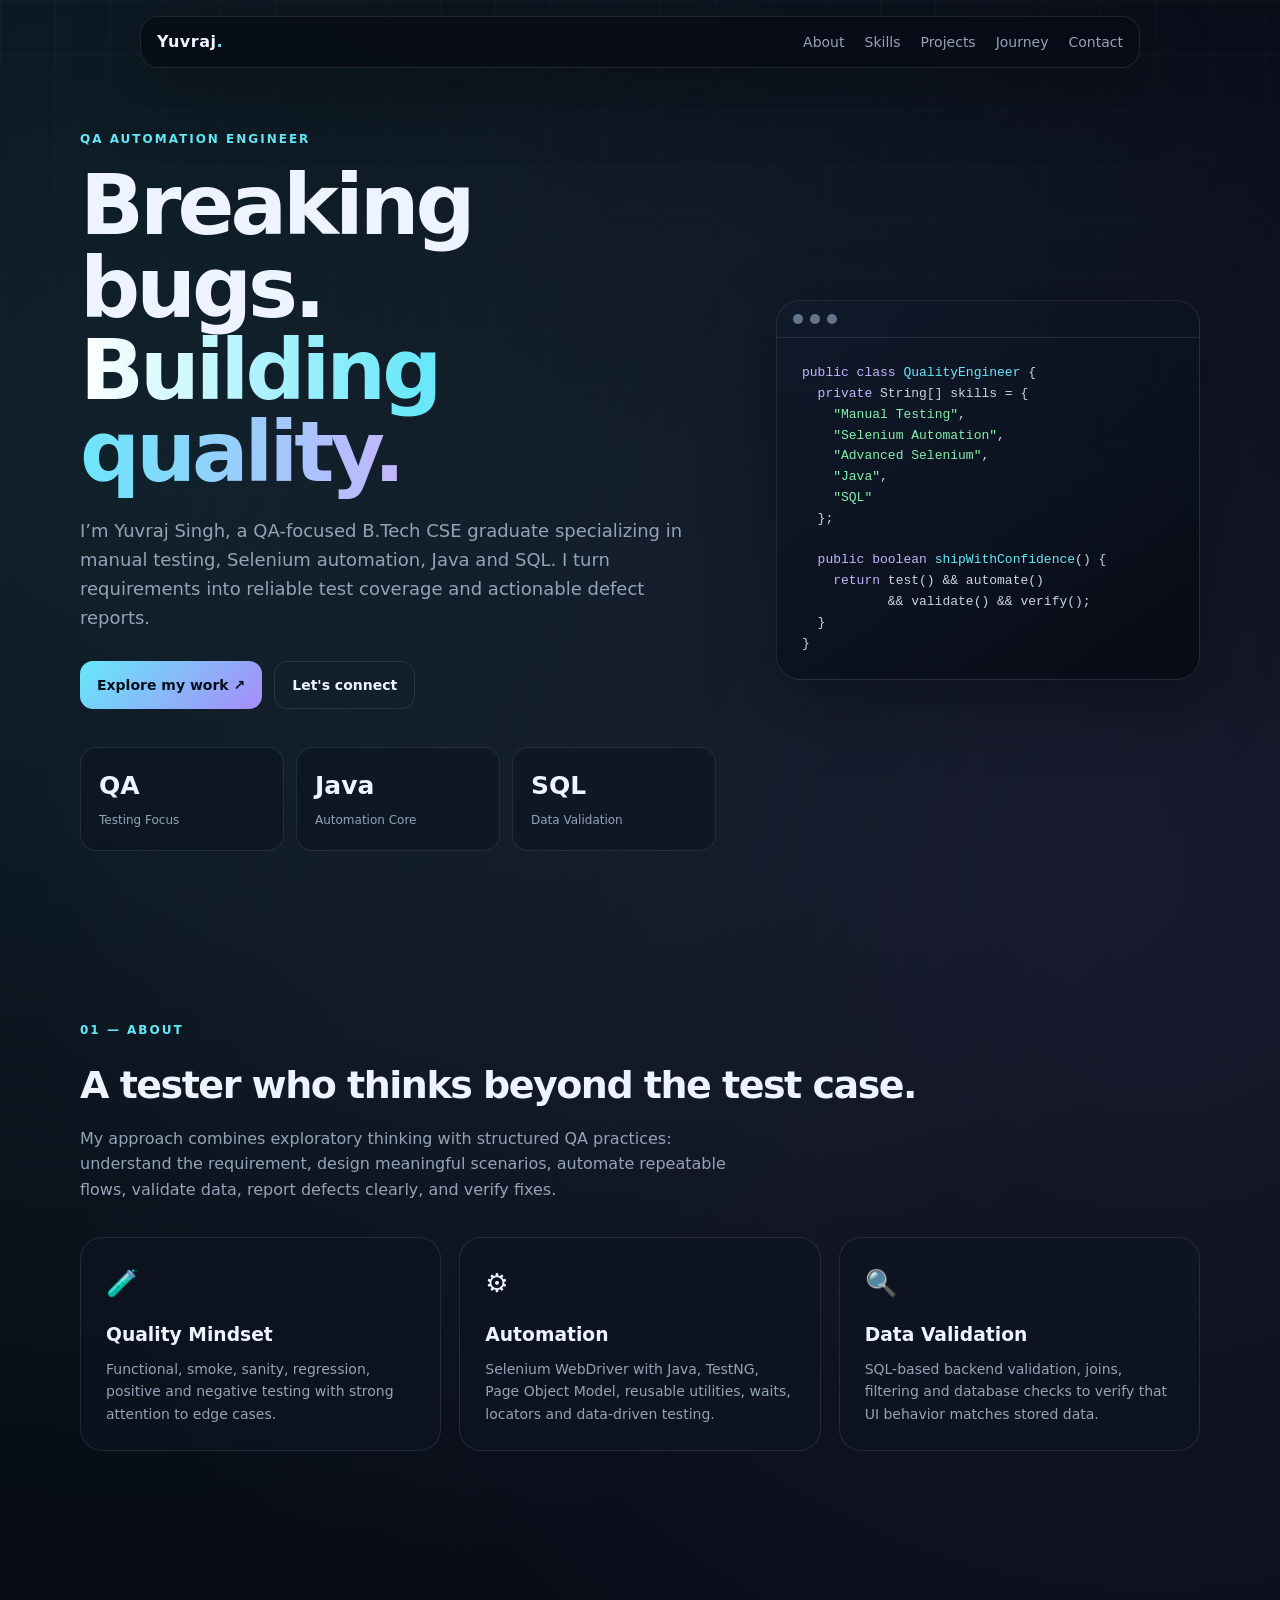
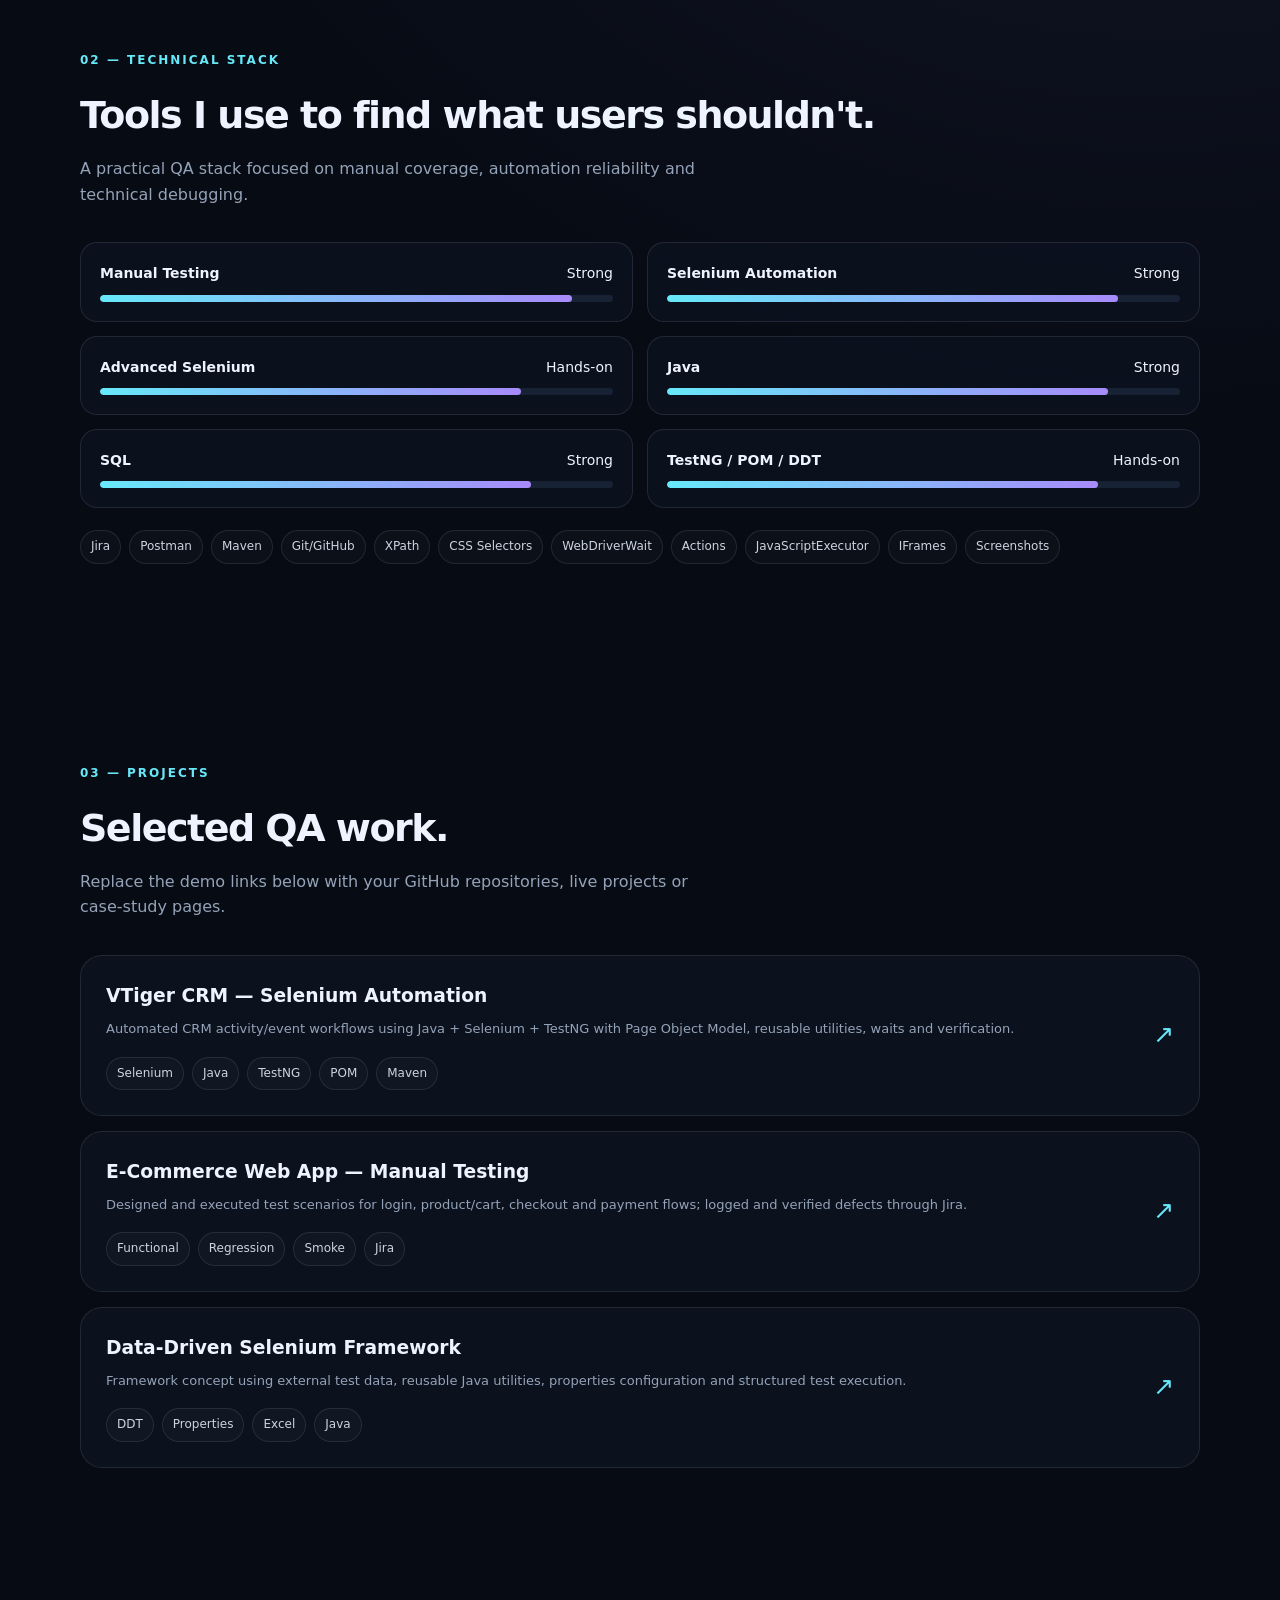
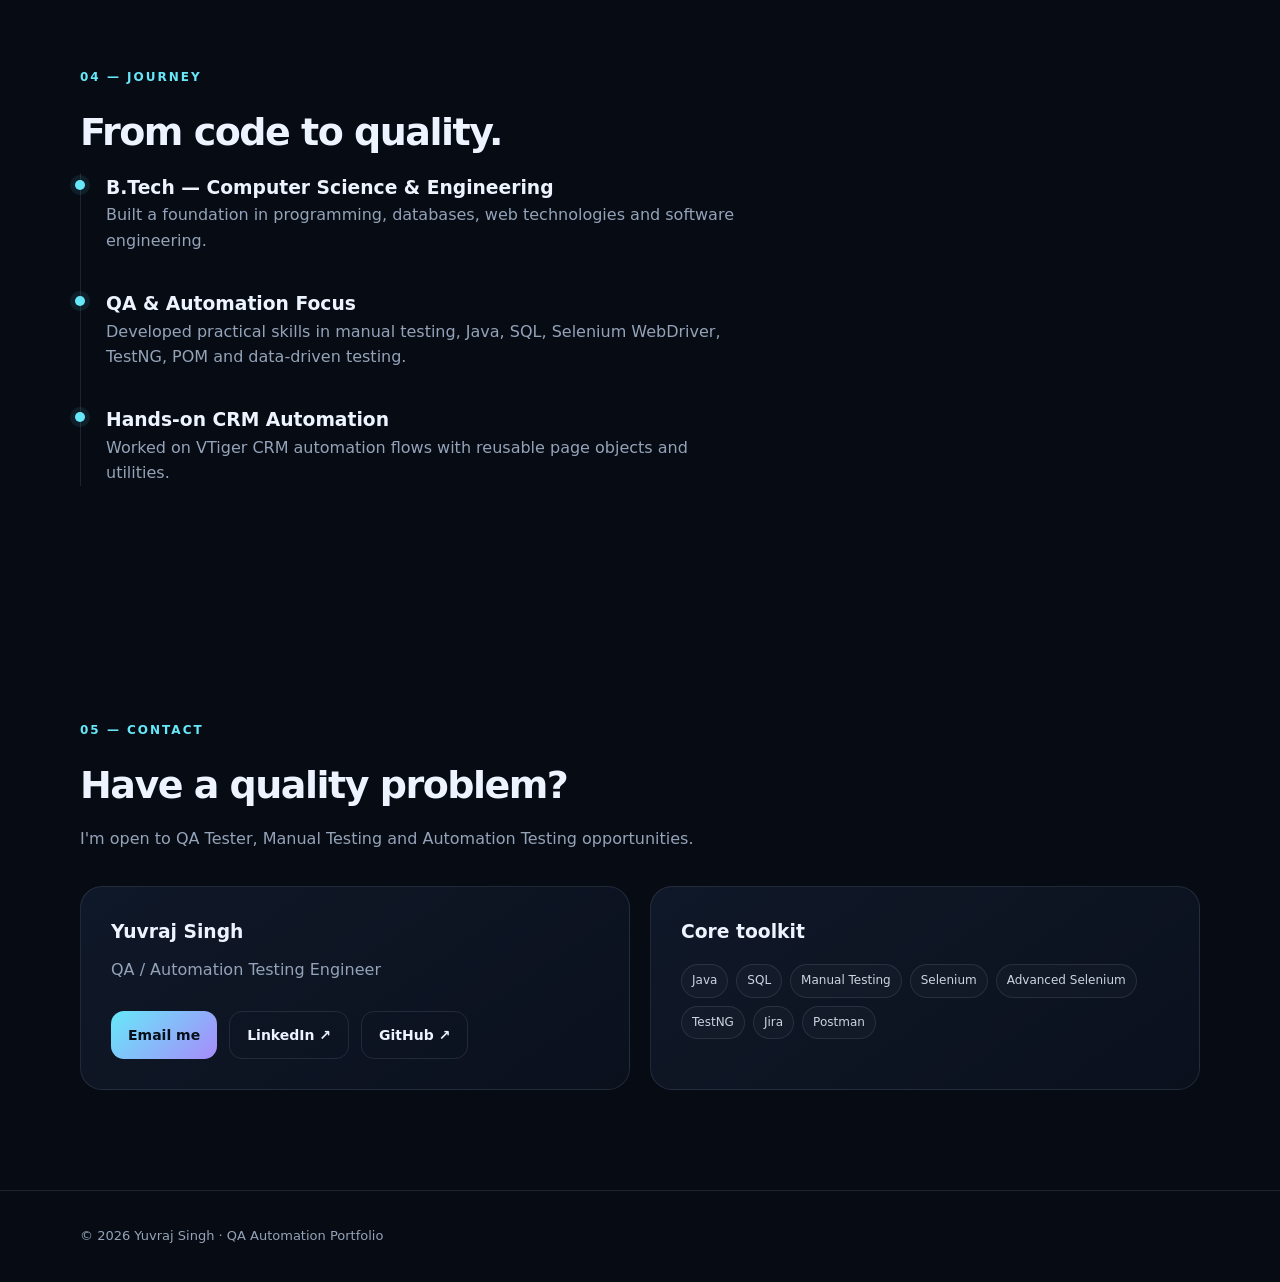
==== index.html @ 09890265 "first commit" ====
<!DOCTYPE html>
<html lang="en">

<head>
  <meta charset="UTF-8">
  <meta name="viewport" content="width=device-width, initial-scale=1.0">
  <meta name="description" content="Yuvraj Singh — QA Automation Engineer portfolio">
  <title>Yuvraj Singh | QA Automation Engineer</title>
  <style>
    :root {
      --bg: #070b14;
      --panel: #0d1422;
      --panel2: #111a2b;
      --text: #eef4ff;
      --muted: #94a3b8;
      --line: rgba(148, 163, 184, .16);
      --accent: #67e8f9;
      --accent2: #a78bfa;
      --success: #34d399;
      --shadow: 0 20px 70px rgba(0, 0, 0, .35);
      --radius: 22px;
    }

    * {
      box-sizing: border-box;
      margin: 0;
      padding: 0
    }

    html {
      scroll-behavior: smooth
    }

    body {
      font-family: Inter, ui-sans-serif, system-ui, -apple-system, Segoe UI, sans-serif;
      background:
        radial-gradient(circle at 10% 10%, rgba(103, 232, 249, .10), transparent 28%),
        radial-gradient(circle at 90% 20%, rgba(167, 139, 250, .11), transparent 30%), var(--bg);
      color: var(--text);
      line-height: 1.6;
      overflow-x: hidden
    }

    a {
      color: inherit;
      text-decoration: none
    }

    .container {
      width: min(1120px, 92%);
      margin: auto
    }

    nav {
      position: fixed;
      top: 16px;
      left: 50%;
      transform: translateX(-50%);
      z-index: 20;
      width: min(1000px, 92%);
      display: flex;
      justify-content: space-between;
      align-items: center;
      padding: 12px 16px;
      border: 1px solid var(--line);
      background: rgba(7, 11, 20, .72);
      backdrop-filter: blur(18px);
      border-radius: 18px;
      box-shadow: var(--shadow)
    }

    .logo {
      font-weight: 800;
      letter-spacing: .5px
    }

    .logo span {
      color: var(--accent)
    }

    .navlinks {
      display: flex;
      gap: 20px;
      font-size: 14px;
      color: var(--muted)
    }

    .navlinks a:hover {
      color: var(--text)
    }

    .btn {
      display: inline-flex;
      align-items: center;
      gap: 8px;
      padding: 12px 17px;
      border-radius: 13px;
      border: 1px solid var(--line);
      font-weight: 700;
      font-size: 14px;
      transition: .25s
    }

    .btn.primary {
      background: linear-gradient(135deg, var(--accent), var(--accent2));
      color: #06101b;
      border: 0
    }

    .btn:hover {
      transform: translateY(-2px);
      box-shadow: 0 10px 30px rgba(103, 232, 249, .16)
    }

    .hero {
      min-height: 100vh;
      display: grid;
      place-items: center;
      padding: 130px 0 70px;
      position: relative
    }

    .gridbg {
      position: absolute;
      inset: 0;
      background-image: linear-gradient(rgba(255, 255, 255, .025) 1px, transparent 1px),
        linear-gradient(90deg, rgba(255, 255, 255, .025) 1px, transparent 1px);
      background-size: 55px 55px;
      mask-image: linear-gradient(to bottom, black, transparent 85%);
      pointer-events: none
    }

    .hero-grid {
      display: grid;
      grid-template-columns: 1.2fr .8fr;
      gap: 60px;
      align-items: center
    }

    .eyebrow {
      color: var(--accent);
      font-weight: 800;
      letter-spacing: 2px;
      text-transform: uppercase;
      font-size: 12px;
      margin-bottom: 15px
    }

    h1 {
      font-size: clamp(45px, 7vw, 84px);
      line-height: .98;
      letter-spacing: -4px;
      margin-bottom: 24px
    }

    .gradient {
      background: linear-gradient(90deg, #fff, var(--accent), #c4b5fd);
      -webkit-background-clip: text;
      color: transparent
    }

    .hero p {
      max-width: 650px;
      color: var(--muted);
      font-size: 18px
    }

    .actions {
      display: flex;
      gap: 12px;
      flex-wrap: wrap;
      margin-top: 28px
    }

    .stats {
      display: grid;
      grid-template-columns: repeat(3, 1fr);
      gap: 12px;
      margin-top: 38px
    }

    .stat {
      padding: 18px;
      border: 1px solid var(--line);
      background: rgba(13, 20, 34, .6);
      border-radius: 16px
    }

    .stat b {
      display: block;
      font-size: 25px
    }

    .stat span {
      color: var(--muted);
      font-size: 12px
    }

    .codecard {
      border: 1px solid var(--line);
      background: linear-gradient(145deg, rgba(17, 26, 43, .95), rgba(7, 11, 20, .95));
      border-radius: 24px;
      box-shadow: var(--shadow);
      overflow: hidden;
      transform: rotate(2deg)
    }

    .window {
      padding: 13px 16px;
      border-bottom: 1px solid var(--line);
      display: flex;
      gap: 7px
    }

    .dot {
      width: 10px;
      height: 10px;
      border-radius: 50%;
      background: #64748b
    }

    .code {
      padding: 25px;
      font-family: ui-monospace, SFMono-Regular, Menlo, monospace;
      font-size: 13px;
      color: #cbd5e1
    }

    .c1 {
      color: #67e8f9
    }

    .c2 {
      color: #c4b5fd
    }

    .c3 {
      color: #86efac
    }

    .c4 {
      color: #f9a8d4
    }

    section {
      padding: 100px 0
    }

    .section-title {
      font-size: 38px;
      letter-spacing: -1.5px;
      margin-bottom: 10px
    }

    .section-sub {
      color: var(--muted);
      max-width: 650px;
      margin-bottom: 35px
    }

    .cards {
      display: grid;
      grid-template-columns: repeat(3, 1fr);
      gap: 18px
    }

    .card {
      background: rgba(13, 20, 34, .7);
      border: 1px solid var(--line);
      border-radius: var(--radius);
      padding: 25px;
      transition: .3s
    }

    .card:hover {
      transform: translateY(-7px);
      border-color: rgba(103, 232, 249, .35);
      box-shadow: var(--shadow)
    }

    .icon {
      font-size: 26px;
      margin-bottom: 15px
    }

    .card h3 {
      margin-bottom: 8px
    }

    .card p {
      color: var(--muted);
      font-size: 14px
    }

    .tags {
      display: flex;
      flex-wrap: wrap;
      gap: 8px;
      margin-top: 17px
    }

    .tag {
      padding: 6px 10px;
      border: 1px solid var(--line);
      border-radius: 999px;
      color: #cbd5e1;
      font-size: 12px;
      background: rgba(255, 255, 255, .025)
    }

    .skills {
      display: grid;
      grid-template-columns: 1fr 1fr;
      gap: 14px
    }

    .skill {
      padding: 19px;
      border: 1px solid var(--line);
      border-radius: 17px;
      background: rgba(13, 20, 34, .62)
    }

    .skilltop {
      display: flex;
      justify-content: space-between;
      margin-bottom: 10px;
      font-size: 14px
    }

    .bar {
      height: 7px;
      background: #172235;
      border-radius: 99px;
      overflow: hidden
    }

    .fill {
      height: 100%;
      width: var(--w);
      background: linear-gradient(90deg, var(--accent), var(--accent2));
      border-radius: 99px
    }

    .project {
      display: grid;
      grid-template-columns: 1fr auto;
      gap: 20px;
      align-items: center
    }

    .project+.project {
      margin-top: 15px
    }

    .project .mini {
      color: var(--muted);
      font-size: 13px
    }

    .project .arrow {
      font-size: 25px;
      color: var(--accent)
    }

    .timeline {
      border-left: 1px solid var(--line);
      padding-left: 25px
    }

    .timeitem {
      position: relative;
      margin-bottom: 28px
    }

    .timeitem:before {
      content: "";
      position: absolute;
      left: -31px;
      top: 7px;
      width: 10px;
      height: 10px;
      border-radius: 50%;
      background: var(--accent);
      box-shadow: 0 0 0 5px rgba(103, 232, 249, .09)
    }

    .contact {
      display: grid;
      grid-template-columns: 1fr 1fr;
      gap: 20px
    }

    .contactbox {
      padding: 30px;
      border: 1px solid var(--line);
      border-radius: var(--radius);
      background: linear-gradient(145deg, rgba(17, 26, 43, .9), rgba(13, 20, 34, .65))
    }

    footer {
      padding: 35px 0;
      border-top: 1px solid var(--line);
      color: var(--muted);
      font-size: 13px
    }

    .reveal {
      opacity: 0;
      transform: translateY(25px);
      transition: .7s
    }

    .reveal.show {
      opacity: 1;
      transform: none
    }

    .mobile {
      display: none
    }

    @media(max-width:800px) {

      .hero-grid,
      .contact,
      .skills {
        grid-template-columns: 1fr
      }

      .cards {
        grid-template-columns: 1fr
      }

      .navlinks {
        display: none
      }

      .mobile {
        display: block
      }

      .codecard {
        transform: none
      }

      h1 {
        letter-spacing: -2px
      }

      .stats {
        grid-template-columns: 1fr 1fr
      }

      .hero {
        padding-top: 120px
      }
    }

    @media(max-width:480px) {
      .stats {
        grid-template-columns: 1fr
      }

      .actions .btn {
        width: 100%;
        justify-content: center
      }
    }
  </style>
</head>

<body>
  <nav>
    <a class="logo" href="#home">Yuvraj<span>.</span></a>
    <div class="navlinks">
      <a href="#about">About</a><a href="#skills">Skills</a><a href="#projects">Projects</a><a
        href="#journey">Journey</a><a href="#contact">Contact</a>
    </div>
    <a class="btn primary mobile" href="#contact">Contact</a>
  </nav>

  <main id="home">
    <section class="hero">
      <div class="gridbg"></div>
      <div class="container hero-grid">
        <div class="reveal">
          <div class="eyebrow">QA Automation Engineer</div>
          <h1>Breaking bugs.<br><span class="gradient">Building quality.</span></h1>
          <p>I’m Yuvraj Singh, a QA-focused B.Tech CSE graduate specializing in manual testing, Selenium automation,
            Java and SQL. I turn requirements into reliable test coverage and actionable defect reports.</p>
          <div class="actions">
            <a class="btn primary" href="#projects">Explore my work ↗</a>
            <a class="btn" href="#contact">Let's connect</a>
          </div>
          <div class="stats">
            <div class="stat"><b>QA</b><span>Testing Focus</span></div>
            <div class="stat"><b>Java</b><span>Automation Core</span></div>
            <div class="stat"><b>SQL</b><span>Data Validation</span></div>
          </div>
        </div>
        <div class="codecard reveal">
          <div class="window"><i class="dot"></i><i class="dot"></i><i class="dot"></i></div>
          <pre class="code"><span class="c2">public class</span> <span class="c1">QualityEngineer</span> {
  <span class="c2">private</span> String[] skills = {
    <span class="c3">"Manual Testing"</span>,
    <span class="c3">"Selenium Automation"</span>,
    <span class="c3">"Advanced Selenium"</span>,
    <span class="c3">"Java"</span>,
    <span class="c3">"SQL"</span>
  };

  <span class="c2">public boolean</span> <span class="c1">shipWithConfidence</span>() {
    <span class="c2">return</span> test() && automate()
           && validate() && verify();
  }
}</pre>
        </div>
      </div>
    </section>

    <section id="about">
      <div class="container reveal">
        <div class="eyebrow">01 — About</div>
        <h2 class="section-title">A tester who thinks beyond the test case.</h2>
        <p class="section-sub">My approach combines exploratory thinking with structured QA practices: understand the
          requirement, design meaningful scenarios, automate repeatable flows, validate data, report defects clearly,
          and verify fixes.</p>
        <div class="cards">
          <article class="card">
            <div class="icon">🧪</div>
            <h3>Quality Mindset</h3>
            <p>Functional, smoke, sanity, regression, positive and negative testing with strong attention to edge cases.
            </p>
          </article>
          <article class="card">
            <div class="icon">⚙️</div>
            <h3>Automation</h3>
            <p>Selenium WebDriver with Java, TestNG, Page Object Model, reusable utilities, waits, locators and
              data-driven testing.</p>
          </article>
          <article class="card">
            <div class="icon">🔍</div>
            <h3>Data Validation</h3>
            <p>SQL-based backend validation, joins, filtering and database checks to verify that UI behavior matches
              stored data.</p>
          </article>
        </div>
      </div>
    </section>

    <section id="skills">
      <div class="container reveal">
        <div class="eyebrow">02 — Technical Stack</div>
        <h2 class="section-title">Tools I use to find what users shouldn't.</h2>
        <p class="section-sub">A practical QA stack focused on manual coverage, automation reliability and technical
          debugging.</p>
        <div class="skills">
          <div class="skill">
            <div class="skilltop"><b>Manual Testing</b><span>Strong</span></div>
            <div class="bar">
              <div class="fill" style="--w:92%"></div>
            </div>
          </div>
          <div class="skill">
            <div class="skilltop"><b>Selenium Automation</b><span>Strong</span></div>
            <div class="bar">
              <div class="fill" style="--w:88%"></div>
            </div>
          </div>
          <div class="skill">
            <div class="skilltop"><b>Advanced Selenium</b><span>Hands-on</span></div>
            <div class="bar">
              <div class="fill" style="--w:82%"></div>
            </div>
          </div>
          <div class="skill">
            <div class="skilltop"><b>Java</b><span>Strong</span></div>
            <div class="bar">
              <div class="fill" style="--w:86%"></div>
            </div>
          </div>
          <div class="skill">
            <div class="skilltop"><b>SQL</b><span>Strong</span></div>
            <div class="bar">
              <div class="fill" style="--w:84%"></div>
            </div>
          </div>
          <div class="skill">
            <div class="skilltop"><b>TestNG / POM / DDT</b><span>Hands-on</span></div>
            <div class="bar">
              <div class="fill" style="--w:84%"></div>
            </div>
          </div>
        </div>
        <div class="tags" style="margin-top:22px">
          <span class="tag">Jira</span><span class="tag">Postman</span><span class="tag">Maven</span><span
            class="tag">Git/GitHub</span><span class="tag">XPath</span><span class="tag">CSS Selectors</span><span
            class="tag">WebDriverWait</span><span class="tag">Actions</span><span
            class="tag">JavaScriptExecutor</span><span class="tag">IFrames</span><span class="tag">Screenshots</span>
        </div>
      </div>
    </section>

    <section id="projects">
      <div class="container reveal">
        <div class="eyebrow">03 — Projects</div>
        <h2 class="section-title">Selected QA work.</h2>
        <p class="section-sub">Replace the demo links below with your GitHub repositories, live projects or case-study
          pages.</p>
        <div class="card project">
          <div>
            <h3>VTiger CRM — Selenium Automation</h3>
            <p class="mini">Automated CRM activity/event workflows using Java + Selenium + TestNG with Page Object
              Model, reusable utilities, waits and verification.</p>
            <div class="tags"><span class="tag">Selenium</span><span class="tag">Java</span><span
                class="tag">TestNG</span><span class="tag">POM</span><span class="tag">Maven</span></div>
          </div><span class="arrow">↗</span>
        </div>
        <div class="card project">
          <div>
            <h3>E-Commerce Web App — Manual Testing</h3>
            <p class="mini">Designed and executed test scenarios for login, product/cart, checkout and payment flows;
              logged and verified defects through Jira.</p>
            <div class="tags"><span class="tag">Functional</span><span class="tag">Regression</span><span
                class="tag">Smoke</span><span class="tag">Jira</span></div>
          </div><span class="arrow">↗</span>
        </div>
        <div class="card project">
          <div>
            <h3>Data-Driven Selenium Framework</h3>
            <p class="mini">Framework concept using external test data, reusable Java utilities, properties
              configuration and structured test execution.</p>
            <div class="tags"><span class="tag">DDT</span><span class="tag">Properties</span><span
                class="tag">Excel</span><span class="tag">Java</span></div>
          </div><span class="arrow">↗</span>
        </div>
      </div>
    </section>

    <section id="journey">
      <div class="container reveal">
        <div class="eyebrow">04 — Journey</div>
        <h2 class="section-title">From code to quality.</h2>
        <div class="timeline">
          <div class="timeitem">
            <h3>B.Tech — Computer Science & Engineering</h3>
            <p class="section-sub">Built a foundation in programming, databases, web technologies and software
              engineering.</p>
          </div>
          <div class="timeitem">
            <h3>QA & Automation Focus</h3>
            <p class="section-sub">Developed practical skills in manual testing, Java, SQL, Selenium WebDriver, TestNG,
              POM and data-driven testing.</p>
          </div>
          <div class="timeitem">
            <h3>Hands-on CRM Automation</h3>
            <p class="section-sub">Worked on VTiger CRM automation flows with reusable page objects and utilities.</p>
          </div>
        </div>
      </div>
    </section>

    <section id="contact">
      <div class="container reveal">
        <div class="eyebrow">05 — Contact</div>
        <h2 class="section-title">Have a quality problem?</h2>
        <p class="section-sub">I'm open to QA Tester, Manual Testing and Automation Testing opportunities.</p>
        <div class="contact">
          <div class="contactbox">
            <h3>Yuvraj Singh</h3>
            <p style="color:var(--muted);margin:10px 0 20px">QA / Automation Testing Engineer</p>
            <div class="actions"><a class="btn primary" href="mailto:ys608836@gmail.com">Email me</a><a class="btn"
                href="https://www.linkedin.com/in/yuvraj-singh-b6b943287/" target="_blank">LinkedIn ↗</a><a class="btn"
                href="https://github.com/Yuvraj9555/java-selenium" target="_blank">GitHub ↗</a></div>
          </div>
          <div class="contactbox">
            <h3>Core toolkit</h3>
            <div class="tags"><span class="tag">Java</span><span class="tag">SQL</span><span class="tag">Manual
                Testing</span><span class="tag">Selenium</span><span class="tag">Advanced Selenium</span><span
                class="tag">TestNG</span><span class="tag">Jira</span><span class="tag">Postman</span></div>
          </div>
        </div>
      </div>
    </section>
  </main>
  <footer>
    <div class="container">© <span id="year"></span> Yuvraj Singh · QA Automation Portfolio</div>
  </footer>
  <script>
    document.getElementById('year').textContent = new Date().getFullYear();
    const observer = new IntersectionObserver(entries => entries.forEach(e => { if (e.isIntersecting) e.target.classList.add('show'); }), { threshold: .12 });
    document.querySelectorAll('.reveal').forEach(el => observer.observe(el));
  </script>
</body>

</html>
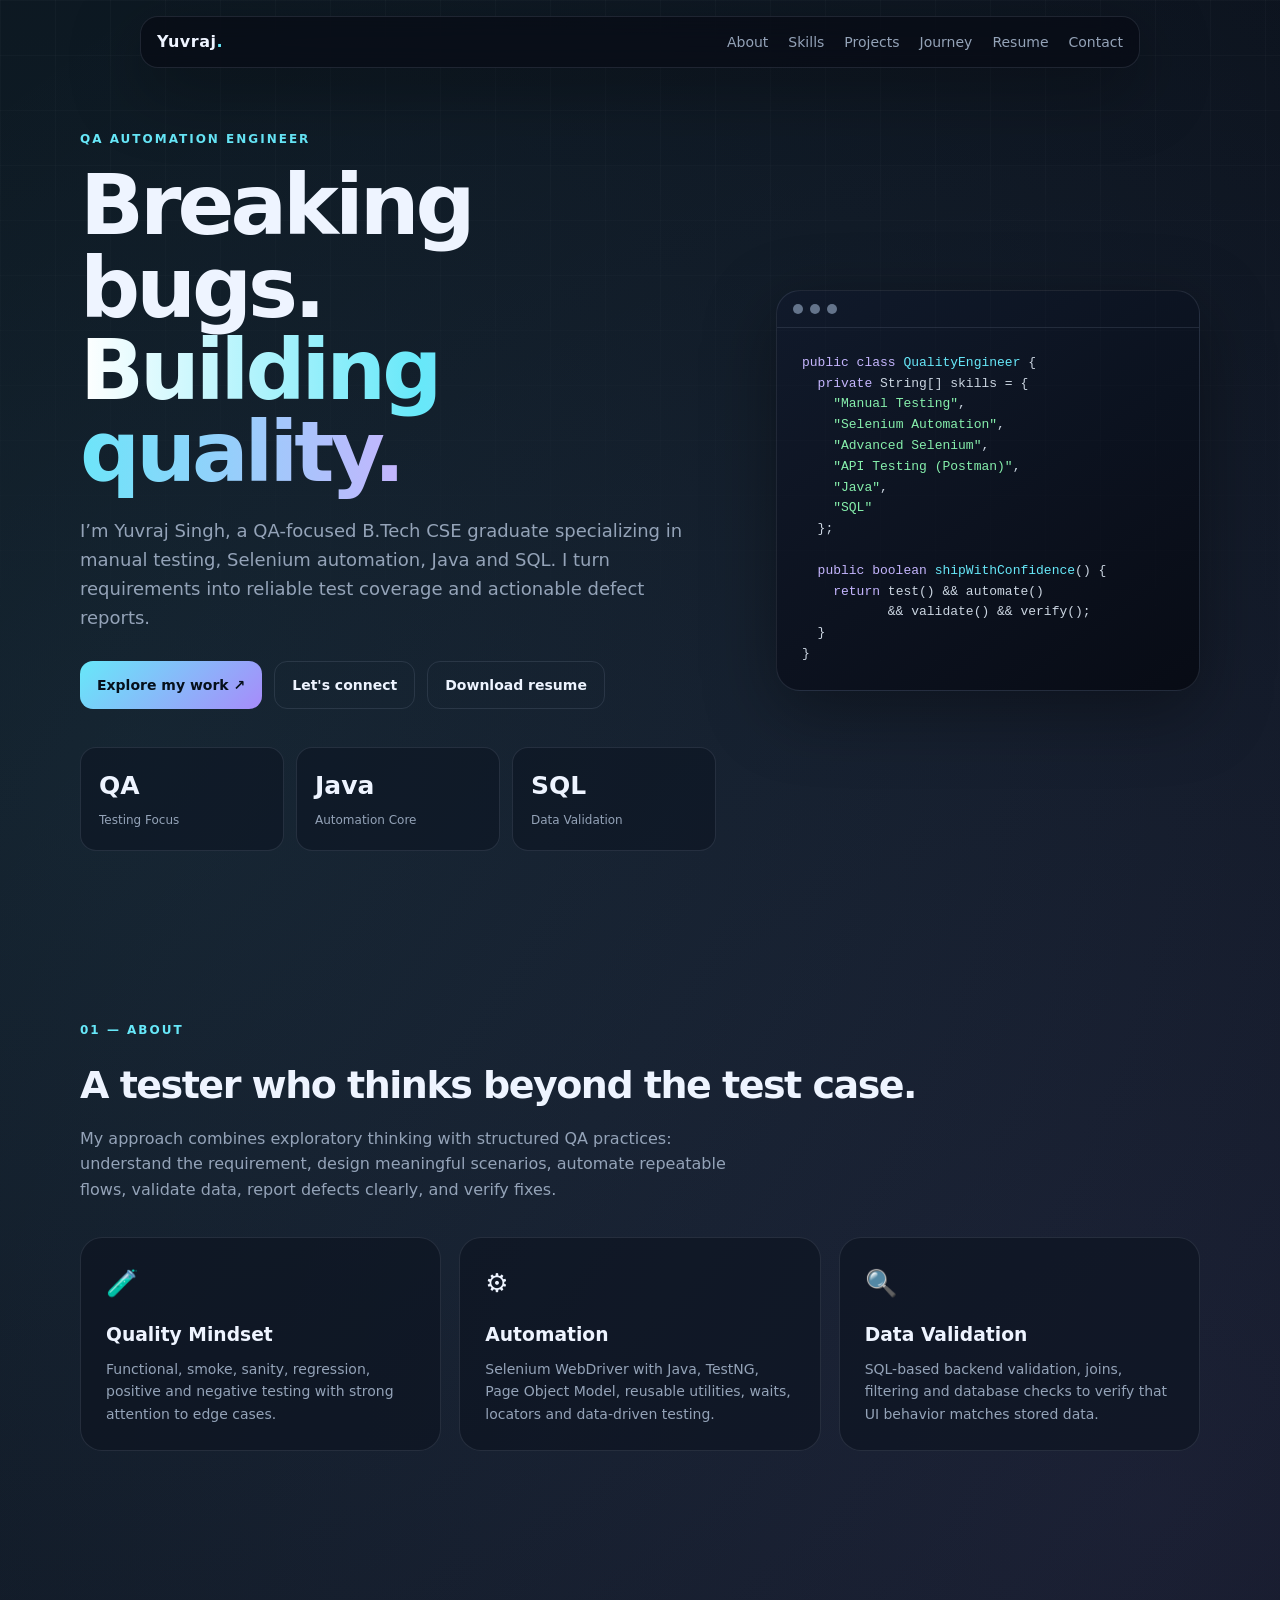
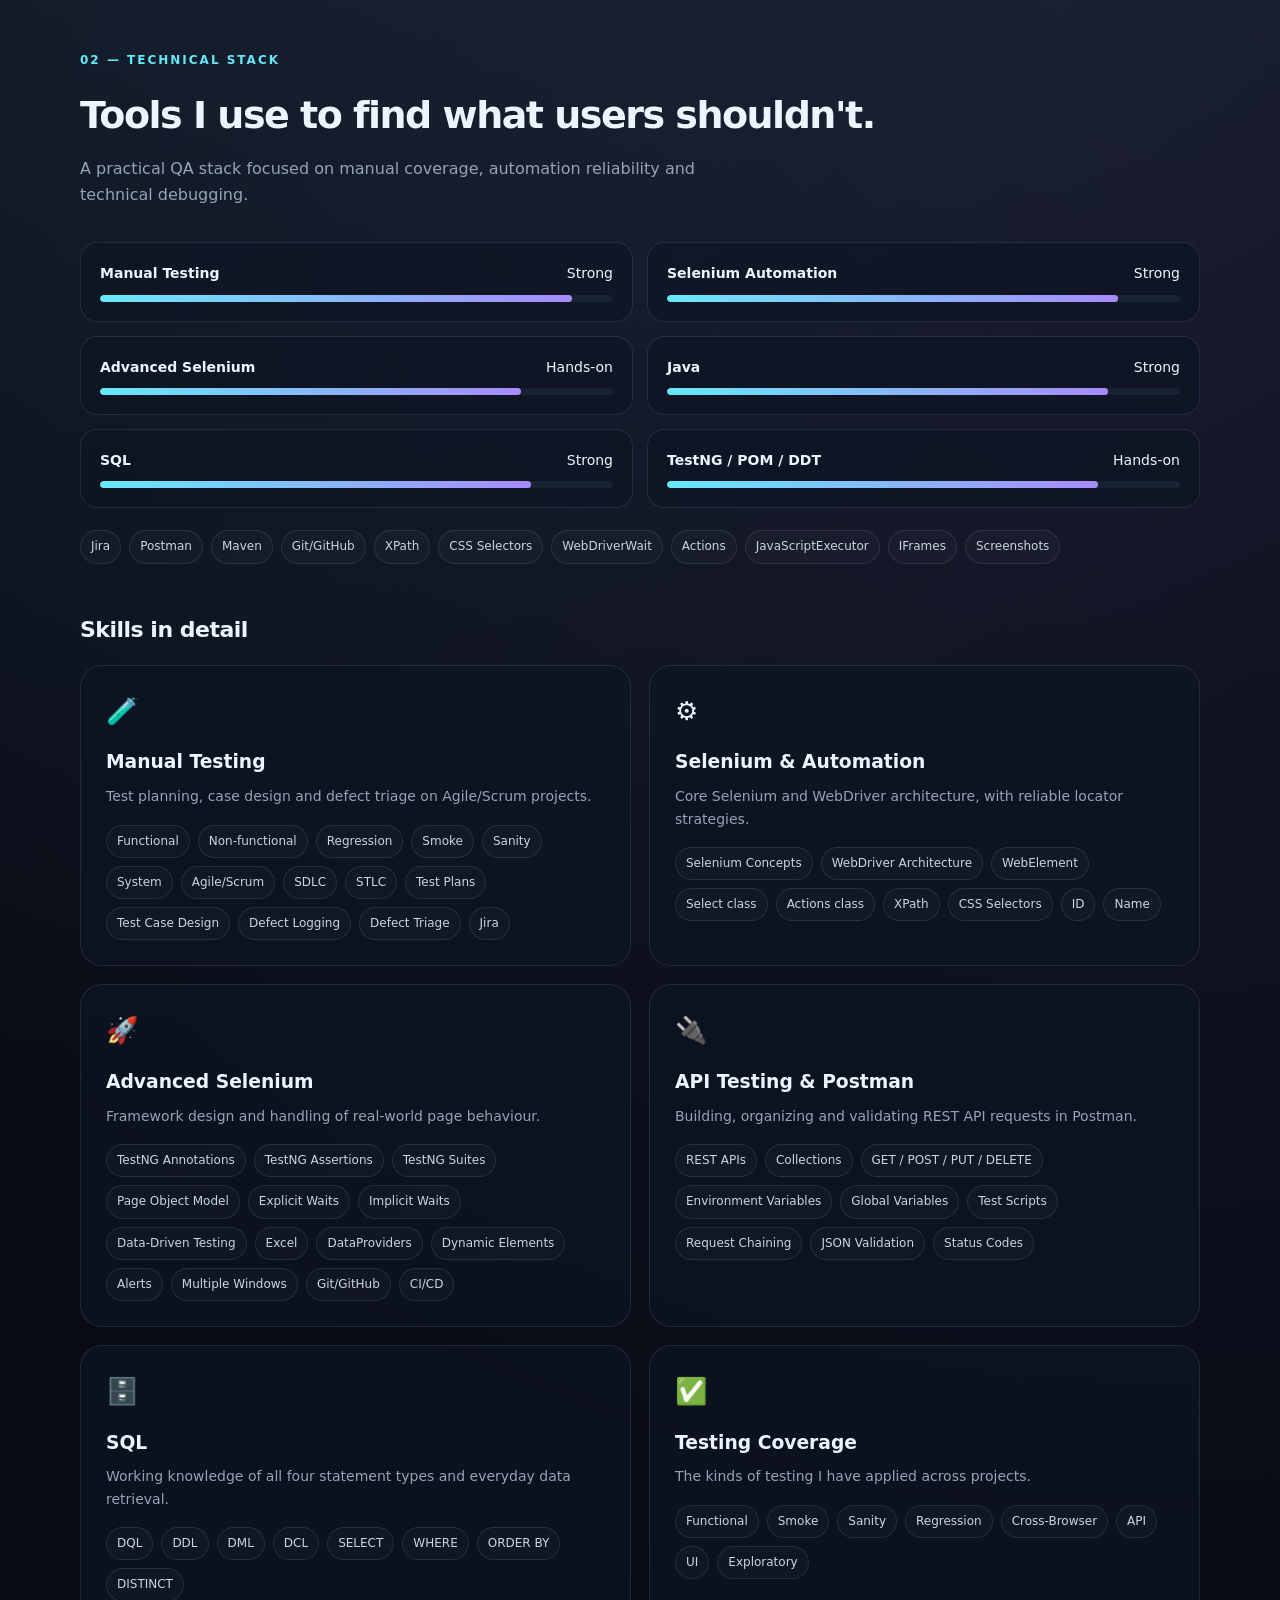
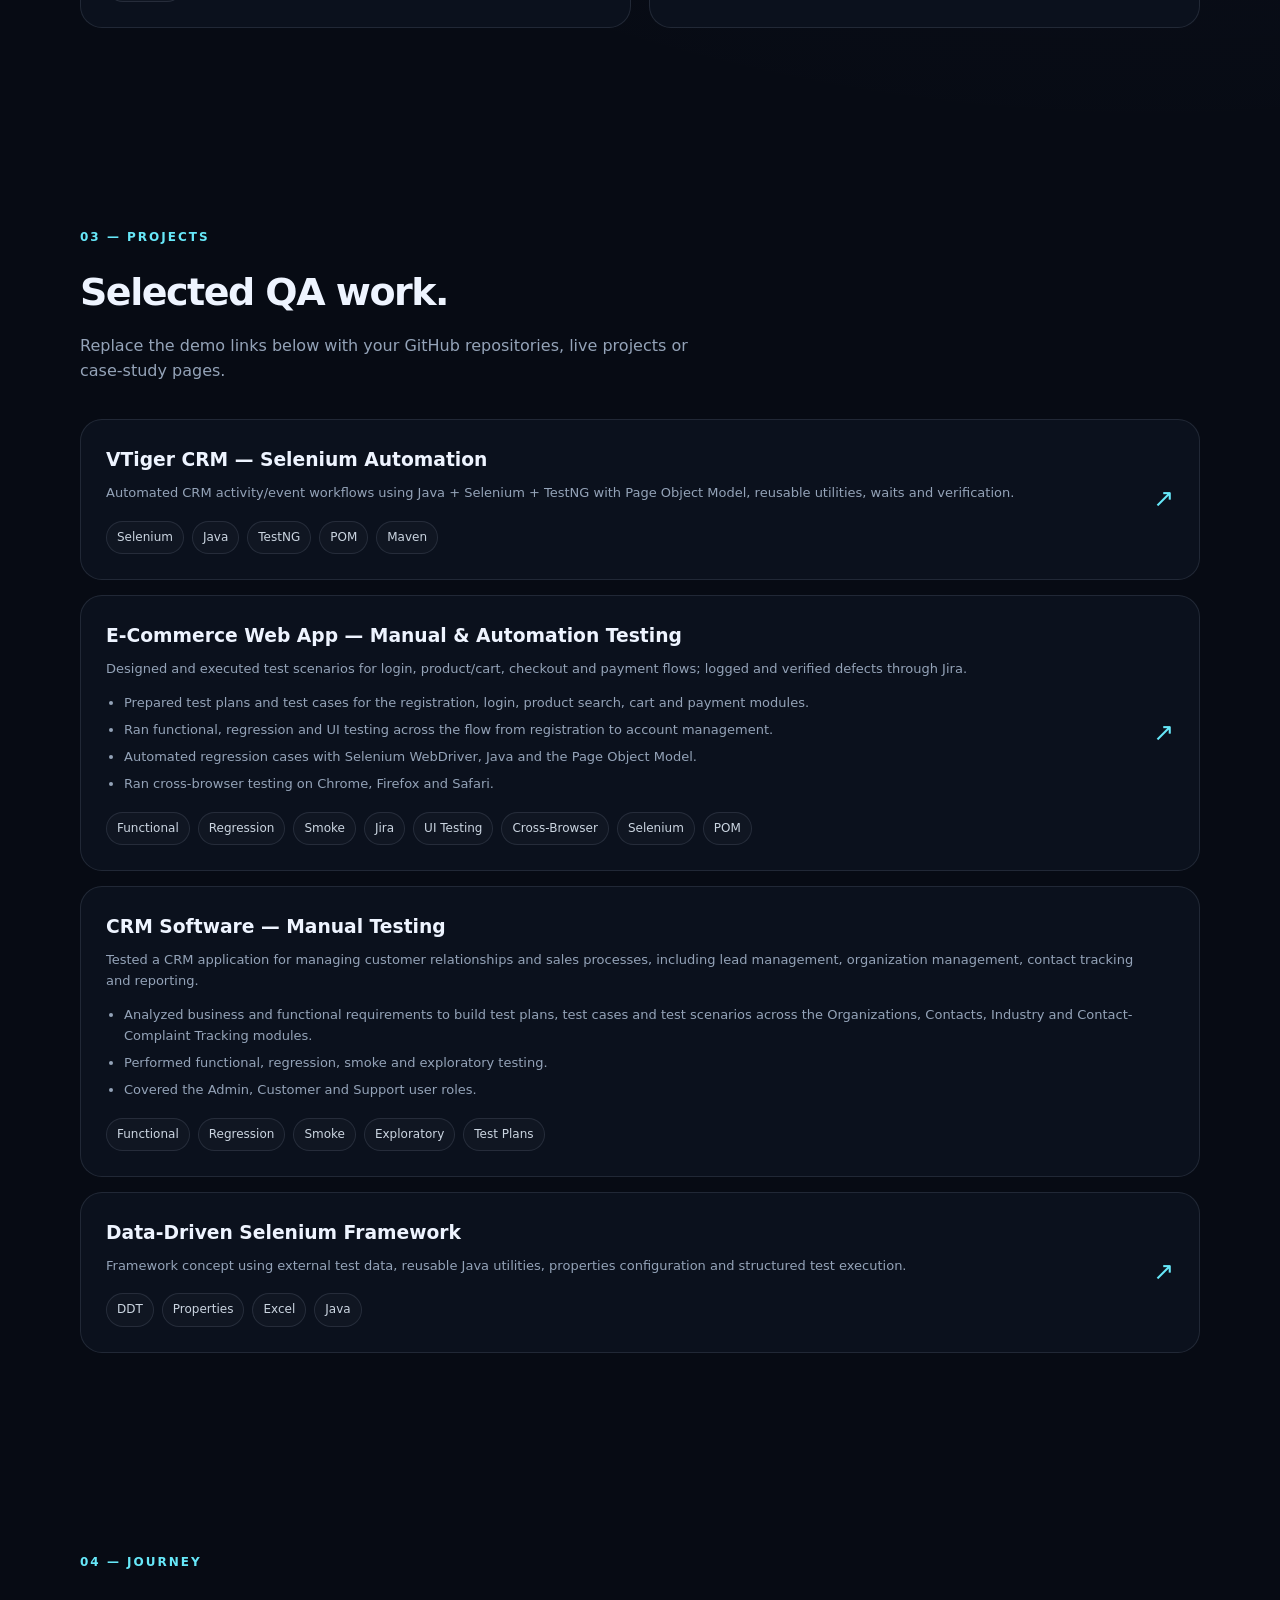
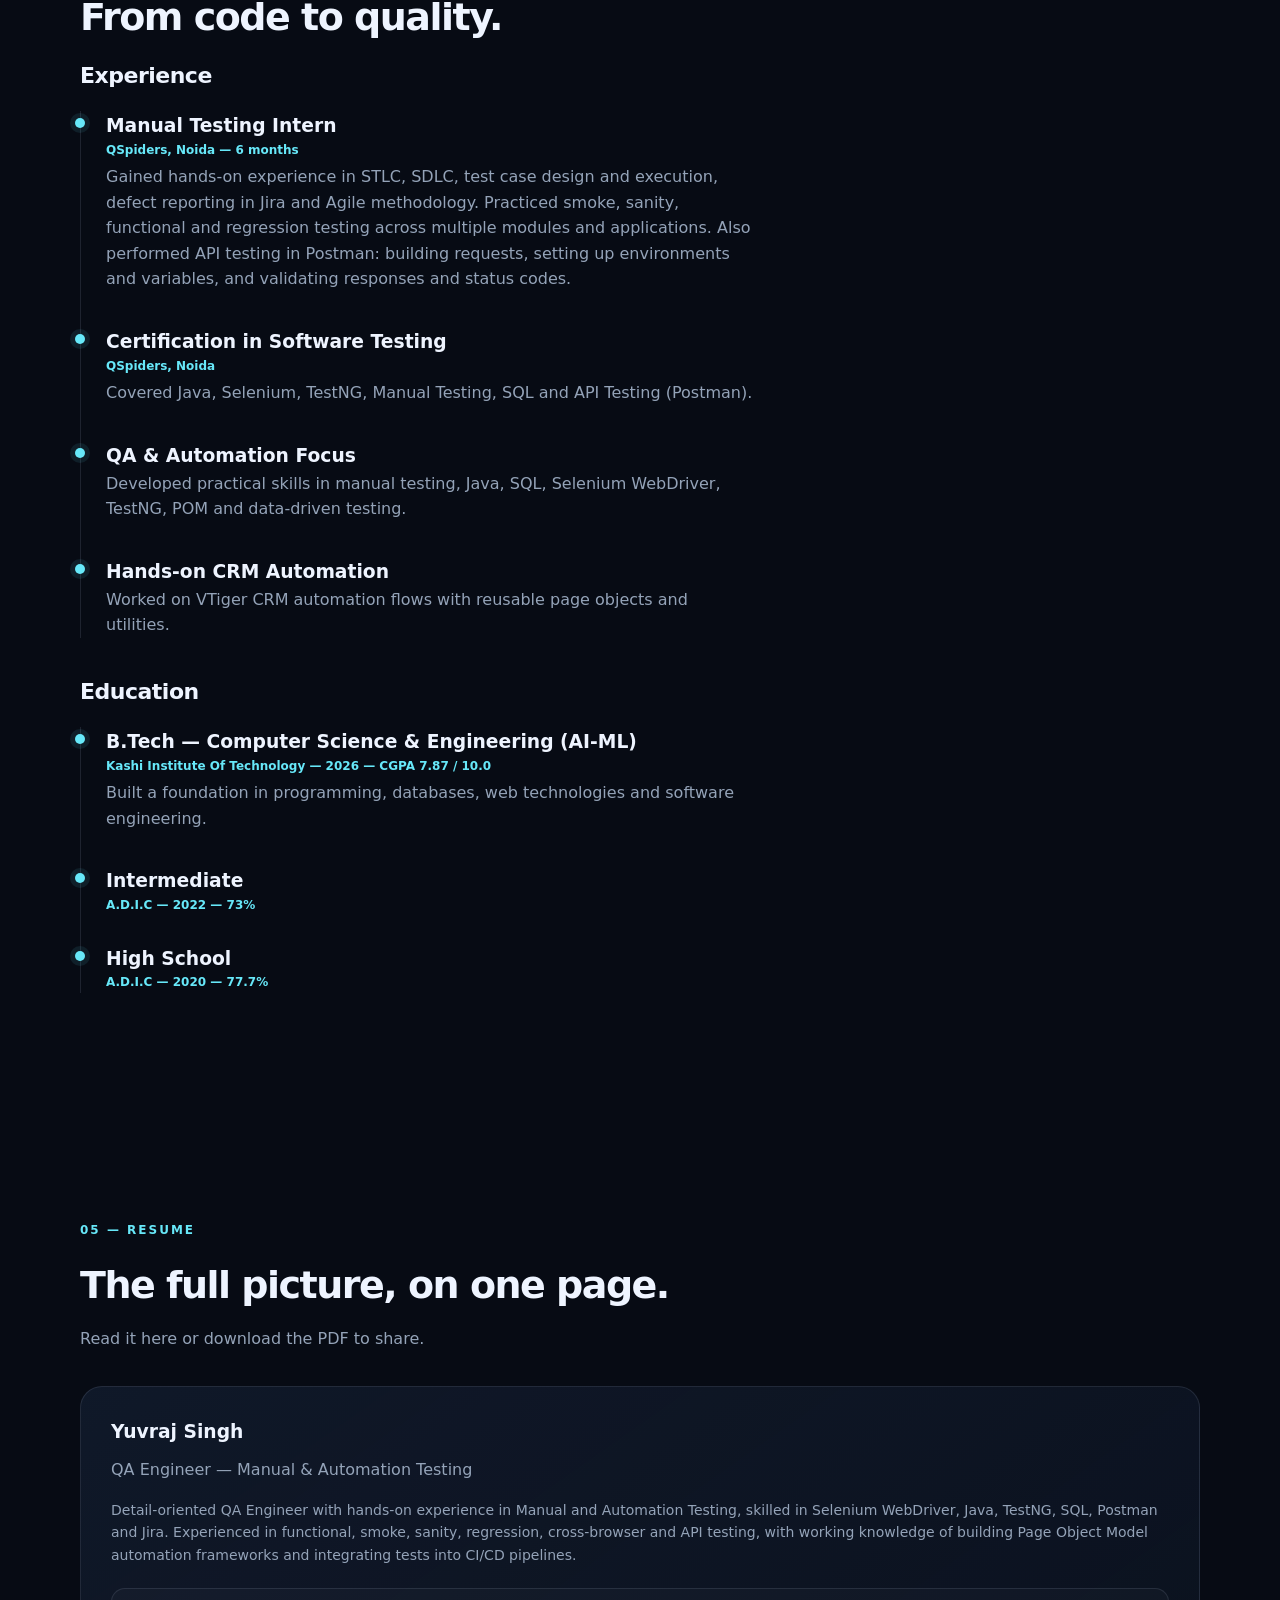
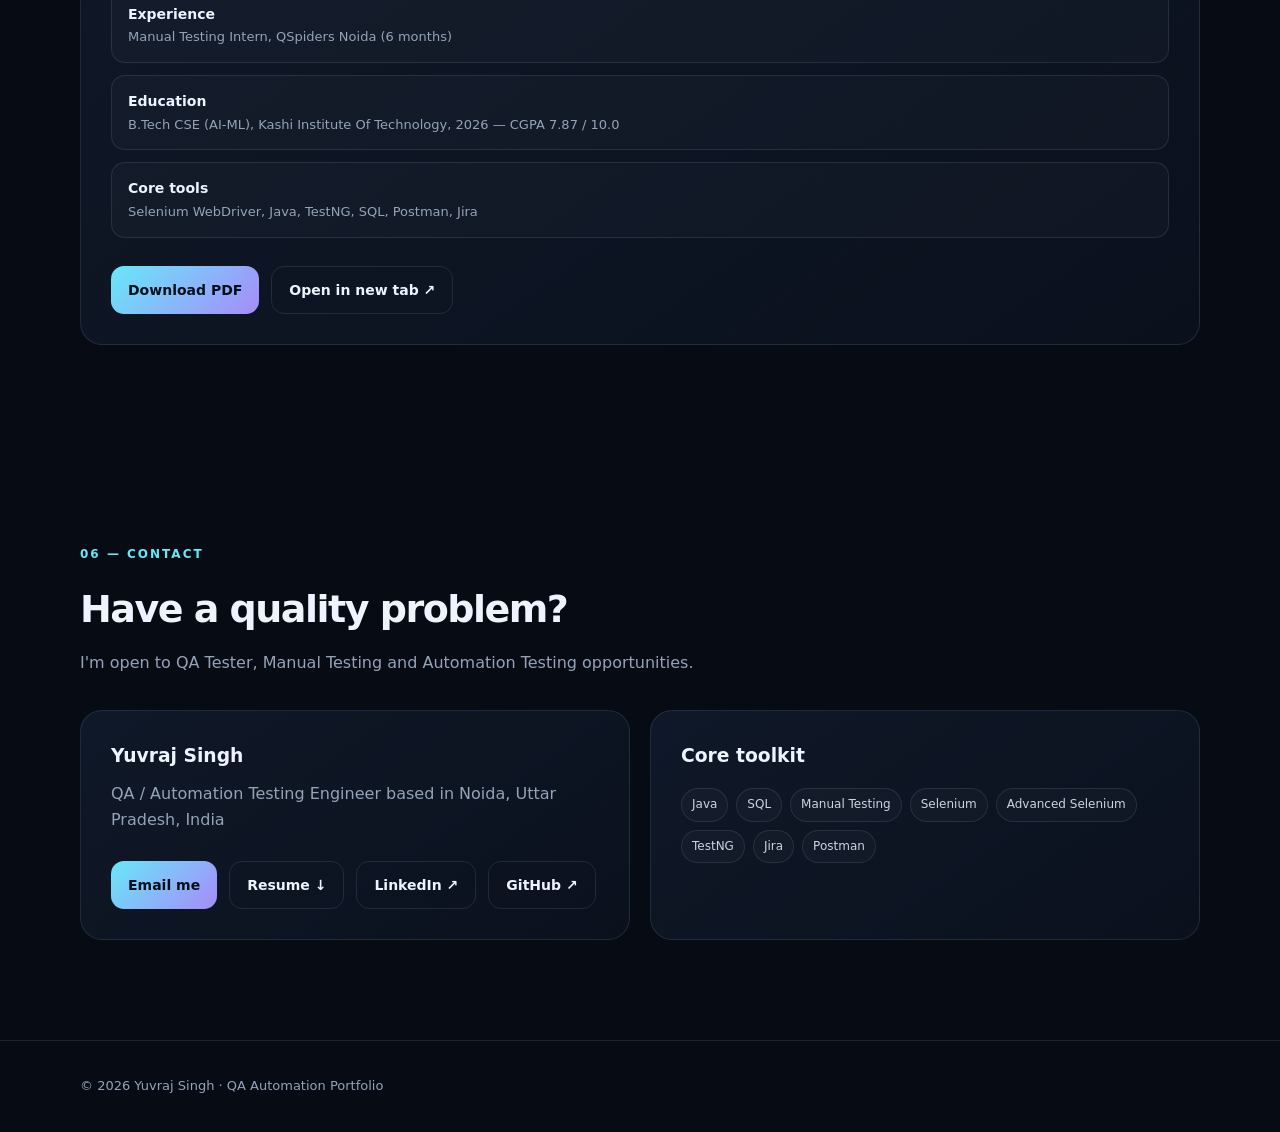
==== commit 1f1999b0: "Update index.html" ====
--- a/index.html
+++ b/index.html
@@ -405,6 +405,96 @@
       font-size: 13px
     }
 
+    .subhead {
+      font-size: 22px;
+      letter-spacing: -.5px;
+      margin: 48px 0 18px
+    }
+
+    .skillgroups {
+      display: grid;
+      grid-template-columns: 1fr 1fr;
+      gap: 18px
+    }
+
+    .points {
+      margin: 14px 0 0 18px;
+      color: var(--muted);
+      font-size: 13px
+    }
+
+    .points li+li {
+      margin-top: 6px
+    }
+
+    .meta {
+      color: var(--accent);
+      font-size: 12px;
+      font-weight: 700;
+      margin-bottom: 4px
+    }
+
+    .timeline+.subhead {
+      margin-top: 36px
+    }
+
+    .resume-grid {
+      display: grid;
+      grid-template-columns: .9fr 1.1fr;
+      gap: 20px;
+      align-items: start
+    }
+
+    .facts {
+      display: grid;
+      gap: 12px;
+      margin-top: 22px
+    }
+
+    .fact {
+      padding: 14px 16px;
+      border: 1px solid var(--line);
+      border-radius: 14px;
+      background: rgba(255, 255, 255, .025);
+      font-size: 14px
+    }
+
+    .fact b {
+      display: block
+    }
+
+    .fact span {
+      color: var(--muted);
+      font-size: 13px
+    }
+
+    .resume-preview {
+      border: 1px solid var(--line);
+      border-radius: var(--radius);
+      overflow: hidden;
+      background: var(--panel)
+    }
+
+    .resume-preview object {
+      display: block;
+      width: 100%;
+      height: 700px
+    }
+
+    .resume-grid.no-preview {
+      grid-template-columns: 1fr
+    }
+
+    .resume-grid.no-preview .resume-preview {
+      display: none
+    }
+
+    .resume-fallback {
+      padding: 30px;
+      color: var(--muted);
+      font-size: 14px
+    }
+
     .reveal {
       opacity: 0;
       transform: translateY(25px);
@@ -454,6 +544,15 @@
 
       .hero {
         padding-top: 120px
+      }
+
+      .skillgroups,
+      .resume-grid {
+        grid-template-columns: 1fr
+      }
+
+      .resume-preview {
+        display: none
       }
     }
 
@@ -475,7 +574,7 @@
     <a class="logo" href="#home">Yuvraj<span>.</span></a>
     <div class="navlinks">
       <a href="#about">About</a><a href="#skills">Skills</a><a href="#projects">Projects</a><a
-        href="#journey">Journey</a><a href="#contact">Contact</a>
+        href="#journey">Journey</a><a href="#resume">Resume</a><a href="#contact">Contact</a>
     </div>
     <a class="btn primary mobile" href="#contact">Contact</a>
   </nav>
@@ -492,6 +591,7 @@
           <div class="actions">
             <a class="btn primary" href="#projects">Explore my work ↗</a>
             <a class="btn" href="#contact">Let's connect</a>
+            <a class="btn" href="YuvrajSingh_RESUME.pdf" download>Download resume</a>
           </div>
           <div class="stats">
             <div class="stat"><b>QA</b><span>Testing Focus</span></div>
@@ -506,6 +606,7 @@
     <span class="c3">"Manual Testing"</span>,
     <span class="c3">"Selenium Automation"</span>,
     <span class="c3">"Advanced Selenium"</span>,
+    <span class="c3">"API Testing (Postman)"</span>,
     <span class="c3">"Java"</span>,
     <span class="c3">"SQL"</span>
   };
@@ -599,6 +700,65 @@
             class="tag">WebDriverWait</span><span class="tag">Actions</span><span
             class="tag">JavaScriptExecutor</span><span class="tag">IFrames</span><span class="tag">Screenshots</span>
         </div>
+        <h3 class="subhead">Skills in detail</h3>
+        <div class="skillgroups">
+          <article class="card">
+            <div class="icon">🧪</div>
+            <h3>Manual Testing</h3>
+            <p>Test planning, case design and defect triage on Agile/Scrum projects.</p>
+            <div class="tags"><span class="tag">Functional</span><span class="tag">Non-functional</span><span
+                class="tag">Regression</span><span class="tag">Smoke</span><span class="tag">Sanity</span><span
+                class="tag">System</span><span class="tag">Agile/Scrum</span><span class="tag">SDLC</span><span
+                class="tag">STLC</span><span class="tag">Test Plans</span><span class="tag">Test Case Design</span><span
+                class="tag">Defect Logging</span><span class="tag">Defect Triage</span><span class="tag">Jira</span>
+            </div>
+          </article>
+          <article class="card">
+            <div class="icon">⚙️</div>
+            <h3>Selenium &amp; Automation</h3>
+            <p>Core Selenium and WebDriver architecture, with reliable locator strategies.</p>
+            <div class="tags"><span class="tag">Selenium Concepts</span><span class="tag">WebDriver
+                Architecture</span><span class="tag">WebElement</span><span class="tag">Select class</span><span
+                class="tag">Actions class</span><span class="tag">XPath</span><span class="tag">CSS
+                Selectors</span><span class="tag">ID</span><span class="tag">Name</span></div>
+          </article>
+          <article class="card">
+            <div class="icon">🚀</div>
+            <h3>Advanced Selenium</h3>
+            <p>Framework design and handling of real-world page behaviour.</p>
+            <div class="tags"><span class="tag">TestNG Annotations</span><span class="tag">TestNG Assertions</span><span
+                class="tag">TestNG Suites</span><span class="tag">Page Object Model</span><span class="tag">Explicit
+                Waits</span><span class="tag">Implicit Waits</span><span class="tag">Data-Driven Testing</span><span
+                class="tag">Excel</span><span class="tag">DataProviders</span><span class="tag">Dynamic
+                Elements</span><span class="tag">Alerts</span><span class="tag">Multiple Windows</span><span
+                class="tag">Git/GitHub</span><span class="tag">CI/CD</span></div>
+          </article>
+          <article class="card">
+            <div class="icon">🔌</div>
+            <h3>API Testing &amp; Postman</h3>
+            <p>Building, organizing and validating REST API requests in Postman.</p>
+            <div class="tags"><span class="tag">REST APIs</span><span class="tag">Collections</span><span
+                class="tag">GET / POST / PUT / DELETE</span><span class="tag">Environment Variables</span><span
+                class="tag">Global Variables</span><span class="tag">Test Scripts</span><span class="tag">Request
+                Chaining</span><span class="tag">JSON Validation</span><span class="tag">Status Codes</span></div>
+          </article>
+          <article class="card">
+            <div class="icon">🗄️</div>
+            <h3>SQL</h3>
+            <p>Working knowledge of all four statement types and everyday data retrieval.</p>
+            <div class="tags"><span class="tag">DQL</span><span class="tag">DDL</span><span class="tag">DML</span><span
+                class="tag">DCL</span><span class="tag">SELECT</span><span class="tag">WHERE</span><span
+                class="tag">ORDER BY</span><span class="tag">DISTINCT</span></div>
+          </article>
+          <article class="card">
+            <div class="icon">✅</div>
+            <h3>Testing Coverage</h3>
+            <p>The kinds of testing I have applied across projects.</p>
+            <div class="tags"><span class="tag">Functional</span><span class="tag">Smoke</span><span
+                class="tag">Sanity</span><span class="tag">Regression</span><span class="tag">Cross-Browser</span><span
+                class="tag">API</span><span class="tag">UI</span><span class="tag">Exploratory</span></div>
+          </article>
+        </div>
       </div>
     </section>
 
@@ -615,16 +775,40 @@
               Model, reusable utilities, waits and verification.</p>
             <div class="tags"><span class="tag">Selenium</span><span class="tag">Java</span><span
                 class="tag">TestNG</span><span class="tag">POM</span><span class="tag">Maven</span></div>
-          </div><span class="arrow">↗</span>
+          </div><a href="https://github.com/Yuvraj9555/VTiger_CRM_By_Yuvraj" class="arrow">↗</a>
         </div>
         <div class="card project">
           <div>
-            <h3>E-Commerce Web App — Manual Testing</h3>
+            <h3>E-Commerce Web App — Manual &amp; Automation Testing</h3>
             <p class="mini">Designed and executed test scenarios for login, product/cart, checkout and payment flows;
               logged and verified defects through Jira.</p>
+            <ul class="points">
+              <li>Prepared test plans and test cases for the registration, login, product search, cart and payment
+                modules.</li>
+              <li>Ran functional, regression and UI testing across the flow from registration to account management.
+              </li>
+              <li>Automated regression cases with Selenium WebDriver, Java and the Page Object Model.</li>
+              <li>Ran cross-browser testing on Chrome, Firefox and Safari.</li>
+            </ul>
             <div class="tags"><span class="tag">Functional</span><span class="tag">Regression</span><span
-                class="tag">Smoke</span><span class="tag">Jira</span></div>
-          </div><span class="arrow">↗</span>
+                class="tag">Smoke</span><span class="tag">Jira</span><span class="tag">UI Testing</span><span
+                class="tag">Cross-Browser</span><span class="tag">Selenium</span><span class="tag">POM</span></div>
+          </div><a href="https://github.com/Yuvraj9555/java-selenium" class="arrow">↗</a>
+        </div>
+        <div class="card project">
+          <div>
+            <h3>CRM Software — Manual Testing</h3>
+            <p class="mini">Tested a CRM application for managing customer relationships and sales processes, including
+              lead management, organization management, contact tracking and reporting.</p>
+            <ul class="points">
+              <li>Analyzed business and functional requirements to build test plans, test cases and test scenarios
+                across the Organizations, Contacts, Industry and Contact-Complaint Tracking modules.</li>
+              <li>Performed functional, regression, smoke and exploratory testing.</li>
+              <li>Covered the Admin, Customer and Support user roles.</li>
+            </ul>
+            <div class="tags"><span class="tag">Functional</span><span class="tag">Regression</span><span
+                class="tag">Smoke</span><span class="tag">Exploratory</span><span class="tag">Test Plans</span></div>
+          </div>
         </div>
         <div class="card project">
           <div>
@@ -633,7 +817,7 @@
               configuration and structured test execution.</p>
             <div class="tags"><span class="tag">DDT</span><span class="tag">Properties</span><span
                 class="tag">Excel</span><span class="tag">Java</span></div>
-          </div><span class="arrow">↗</span>
+          </div><a href="https://github.com/Yuvraj9555/java-selenium/tree/master/src/test/java/DDT" class="arrow">↗</a>
         </div>
       </div>
     </section>
@@ -642,11 +826,20 @@
       <div class="container reveal">
         <div class="eyebrow">04 — Journey</div>
         <h2 class="section-title">From code to quality.</h2>
+        <h3 class="subhead" style="margin-top:0">Experience</h3>
         <div class="timeline">
           <div class="timeitem">
-            <h3>B.Tech — Computer Science & Engineering</h3>
-            <p class="section-sub">Built a foundation in programming, databases, web technologies and software
-              engineering.</p>
+            <h3>Manual Testing Intern</h3>
+            <div class="meta">QSpiders, Noida — 6 months</div>
+            <p class="section-sub">Gained hands-on experience in STLC, SDLC, test case design and execution, defect
+              reporting in Jira and Agile methodology. Practiced smoke, sanity, functional and regression testing across
+              multiple modules and applications. Also performed API testing in Postman: building requests, setting up
+              environments and variables, and validating responses and status codes.</p>
+          </div>
+          <div class="timeitem">
+            <h3>Certification in Software Testing</h3>
+            <div class="meta">QSpiders, Noida</div>
+            <p class="section-sub">Covered Java, Selenium, TestNG, Manual Testing, SQL and API Testing (Postman).</p>
           </div>
           <div class="timeitem">
             <h3>QA & Automation Focus</h3>
@@ -658,19 +851,73 @@
             <p class="section-sub">Worked on VTiger CRM automation flows with reusable page objects and utilities.</p>
           </div>
         </div>
+        <h3 class="subhead">Education</h3>
+        <div class="timeline">
+          <div class="timeitem">
+            <h3>B.Tech — Computer Science & Engineering (AI-ML)</h3>
+            <div class="meta">Kashi Institute Of Technology — 2026 — CGPA 7.87 / 10.0</div>
+            <p class="section-sub">Built a foundation in programming, databases, web technologies and software
+              engineering.</p>
+          </div>
+          <div class="timeitem">
+            <h3>Intermediate</h3>
+            <div class="meta">A.D.I.C — 2022 — 73%</div>
+          </div>
+          <div class="timeitem">
+            <h3>High School</h3>
+            <div class="meta">A.D.I.C — 2020 — 77.7%</div>
+          </div>
+        </div>
       </div>
     </section>
 
+    <section id="resume">
+      <div class="container reveal">
+        <div class="eyebrow">05 — Resume</div>
+        <h2 class="section-title">The full picture, on one page.</h2>
+        <p class="section-sub">Read it here or download the PDF to share.</p>
+        <div class="resume-grid">
+          <div class="contactbox">
+            <h3>Yuvraj Singh</h3>
+            <p style="color:var(--muted);margin:10px 0 0">QA Engineer — Manual &amp; Automation Testing</p>
+            <p style="color:var(--muted);font-size:14px;margin-top:16px">Detail-oriented QA Engineer with hands-on
+              experience in Manual and Automation Testing, skilled in Selenium WebDriver, Java, TestNG, SQL, Postman and
+              Jira. Experienced in functional, smoke, sanity, regression, cross-browser and API testing, with working
+              knowledge of building Page Object Model automation frameworks and integrating tests into CI/CD
+              pipelines.</p>
+            <div class="facts">
+              <div class="fact"><b>Experience</b><span>Manual Testing Intern, QSpiders Noida (6 months)</span></div>
+              <div class="fact"><b>Education</b><span>B.Tech CSE (AI-ML), Kashi Institute Of Technology, 2026 — CGPA
+                  7.87 / 10.0</span></div>
+              <div class="fact"><b>Core tools</b><span>Selenium WebDriver, Java, TestNG, SQL, Postman, Jira</span></div>
+            </div>
+            <div class="actions">
+              <a class="btn primary" href="YuvrajSingh_RESUME.pdf" download>Download PDF</a>
+              <a class="btn" href="YuvrajSingh_RESUME.pdf" target="_blank" rel="noopener">Open in new tab ↗</a>
+            </div>
+          </div>
+          <div class="resume-preview">
+            <object data="YuvrajSingh_RESUME.pdf#view=FitH" type="application/pdf" aria-label="Yuvraj Singh resume">
+              <div class="resume-fallback">Your browser can't show the PDF here. Use the buttons to open or download
+                it.</div>
+            </object>
+          </div>
+        </div>
+      </div>
+    </section>
+
     <section id="contact">
       <div class="container reveal">
-        <div class="eyebrow">05 — Contact</div>
+        <div class="eyebrow">06 — Contact</div>
         <h2 class="section-title">Have a quality problem?</h2>
         <p class="section-sub">I'm open to QA Tester, Manual Testing and Automation Testing opportunities.</p>
         <div class="contact">
           <div class="contactbox">
             <h3>Yuvraj Singh</h3>
-            <p style="color:var(--muted);margin:10px 0 20px">QA / Automation Testing Engineer</p>
+            <p style="color:var(--muted);margin:10px 0 20px">QA / Automation Testing Engineer based in Noida, Uttar
+              Pradesh, India</p>
             <div class="actions"><a class="btn primary" href="mailto:ys608836@gmail.com">Email me</a><a class="btn"
+                href="YuvrajSingh_RESUME.pdf" download>Resume ↓</a><a class="btn"
                 href="https://www.linkedin.com/in/yuvraj-singh-b6b943287/" target="_blank">LinkedIn ↗</a><a class="btn"
                 href="https://github.com/Yuvraj9555/java-selenium" target="_blank">GitHub ↗</a></div>
           </div>
@@ -689,9 +936,10 @@
   </footer>
   <script>
     document.getElementById('year').textContent = new Date().getFullYear();
+    if (navigator.pdfViewerEnabled === false) document.querySelector('.resume-grid').classList.add('no-preview');
     const observer = new IntersectionObserver(entries => entries.forEach(e => { if (e.isIntersecting) e.target.classList.add('show'); }), { threshold: .12 });
     document.querySelectorAll('.reveal').forEach(el => observer.observe(el));
   </script>
 </body>
 
-</html>+</html>
